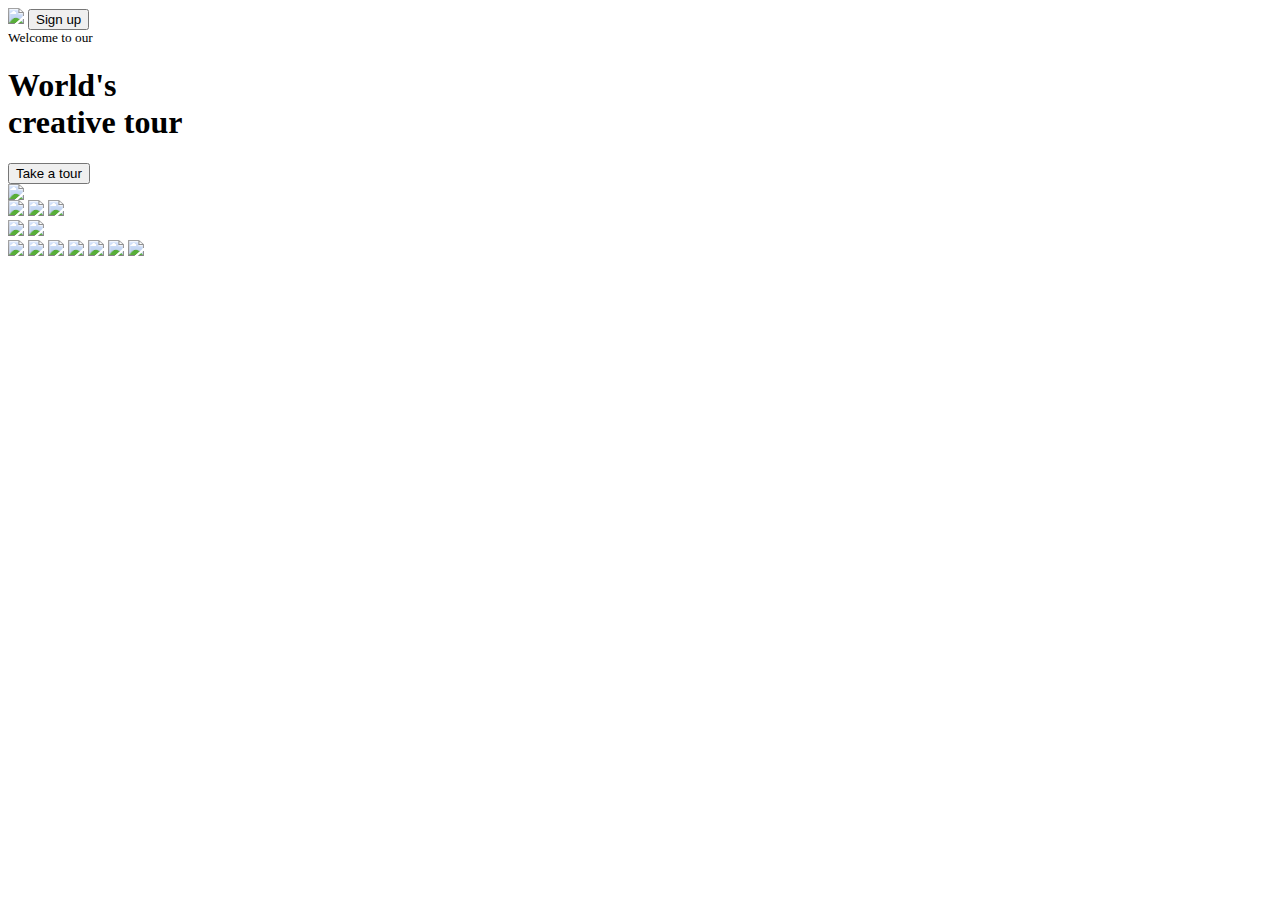
==== index.html @ 016c4c0e "Rename water.html to index.html" ====
<html>
<head>
    <title>
        Website Page Design
    </title>

    <link rel="stylesheet" href="style.css">

</head>
<body>
    <div class="hero">
        
        <div class="navbar">
            <img src="CoventicWebpageimages/logo.png" class="logo">
            <button class="button">Sign up</button>
        </div>
        <div class="content">
            <small>Welcome to our</small>
            <h1>World's <br> creative tour</h1>
            <button class="button">Take a tour</button>
        </div>

        <!-- sidebar container -->
        <div class="sidebar">
            <img src="CoventicWebpageimages/menu.png" class="menu">
            
            <div class="social-links">
                <img src="CoventicWebpageimages/fb.png">
                <img src="CoventicWebpageimages/ig.png">
                <img src="CoventicWebpageimages/tw.png">
            </div>

            <div class="useful-links">
                <img src="CoventicWebpageimages/share.png">
                <img src="CoventicWebpageimages/info.png">
            </div>

        </div>

        <div class="bubbles">
            <img src="CoventicWebpageimages/bubble.png">
            <img src="CoventicWebpageimages/bubble.png">
            <img src="CoventicWebpageimages/bubble.png">
            <img src="CoventicWebpageimages/bubble.png">
            <img src="CoventicWebpageimages/bubble.png">
            <img src="CoventicWebpageimages/bubble.png">
            <img src="CoventicWebpageimages/bubble.png">
        </div>
    </div>
</body>




</html>
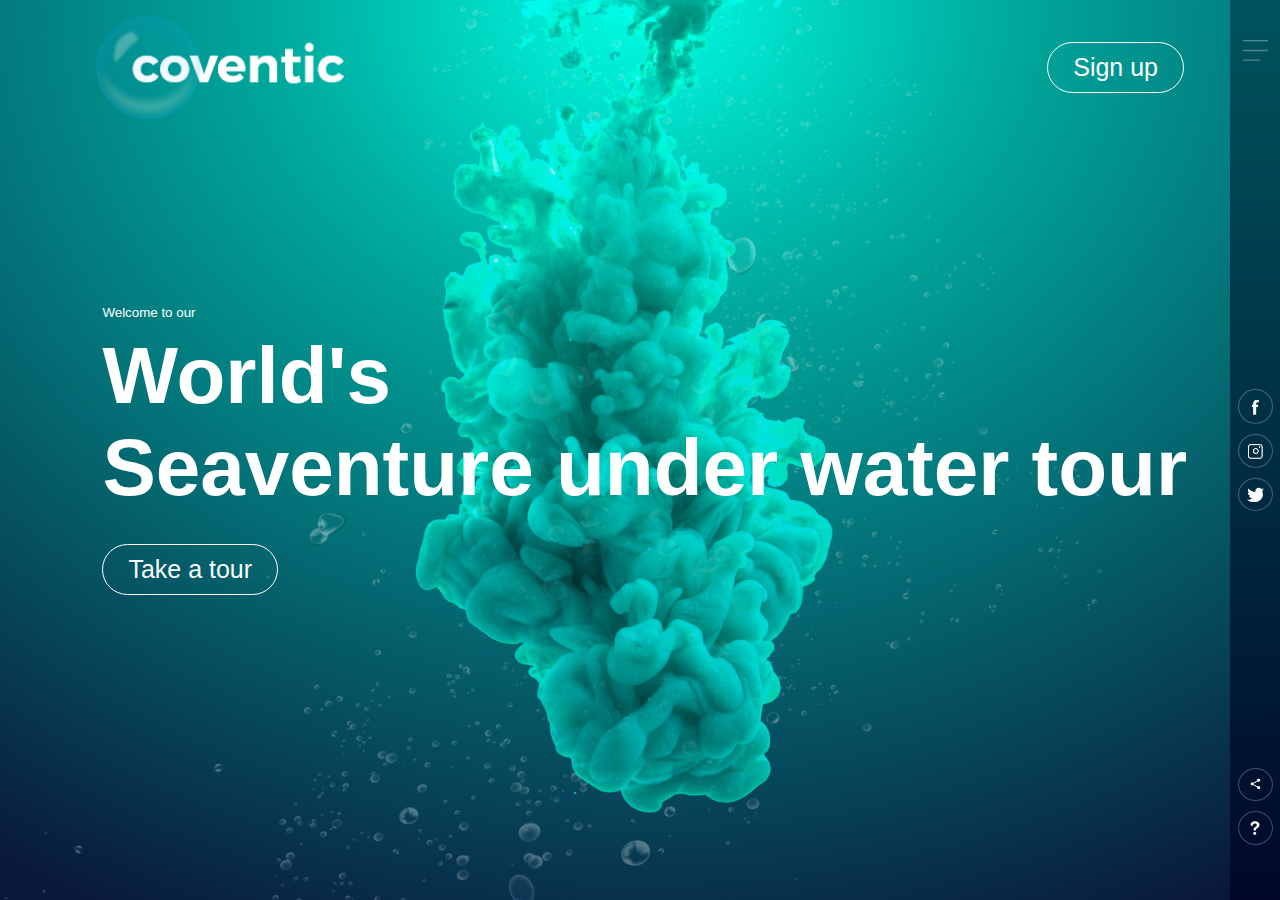
==== commit b7d955ba: "Update index.html" ====
--- a/index.html
+++ b/index.html
@@ -16,7 +16,7 @@
         </div>
         <div class="content">
             <small>Welcome to our</small>
-            <h1>World's <br> creative tour</h1>
+            <h1>World's <br> Seaventure under water tour</h1>
             <button class="button">Take a tour</button>
         </div>
 
--- a/style.css
+++ b/style.css
@@ -0,0 +1,167 @@
+*{
+    margin: 0;
+    padding: 0;
+    font-family: sans-serif;
+
+}
+
+.hero{
+    width: 100%;
+    height: 100vh;
+                            /* please addd file name */
+    background-image: url(CoventicWebpageimages/background.png);
+    background-size: cover;
+    background-position: center;
+    position: relative;
+    overflow: hidden;
+}
+
+.logo{
+
+    width: 250px;
+    cursor: pointer;
+}
+
+.navbar{
+    width: 85%;
+    height: 15%;
+    margin: auto;
+    display: flex;
+    align-items: center;
+    justify-content: space-between;
+}
+
+.button{
+    font-size: 25px;
+    color: #fbfcfd;
+    padding: 10px 25px;
+    background: transparent;
+    border: 1px solid #fff;
+    border-radius: 60px;
+    outline: none;
+    cursor: pointer;
+
+}
+
+.content{
+    color: white;
+    position: absolute;
+    top: 50%;
+    left: 8%;
+    transform: translateY(-50%);
+    z-index: 2;
+}
+
+h1{
+    font-size: 80px;
+    margin: 10px 0 30px;
+
+}
+
+.sidebar{
+    width: 50px;
+    height: 100vh;
+    background: linear-gradient(#00545d,#000729);
+    position: absolute;
+    right: 0;
+    top: 0;
+}
+
+.menu{
+    display: block;
+    width: 25px;
+    margin: 40px auto 0;
+    cursor: pointer;
+}
+
+.social-links img, .useful-links img{
+    width: 35px;
+    margin: 5px auto;
+    cursor: pointer;
+}
+
+.social-links{
+    width: 50px;
+    text-align: center;
+    position: absolute;
+    top: 50%;
+    transform: translateY(-50%);
+}
+
+
+.useful-links {
+    
+    width: 50px;
+    text-align: center;
+    position: absolute;
+    bottom: 50;
+}
+
+.bubbles img{
+    width: 50px;
+    animation: bubble 7s linear infinite;
+
+}
+
+.bubbles{
+    width: 100%;
+    display: flex;
+    align-items: center;
+    justify-content: space-around;
+    position: absolute;
+    bottom: -70;
+}
+
+@keyframes bubble{
+    0%{
+        transform: translateY(0);
+        
+        opacity: 0;
+    }
+
+    50%{
+        
+        opacity: 1;
+    }
+
+    70%{
+        
+        opacity: 1;
+    }
+
+    100%{
+        transform: translateY(-80vh);
+        opacity: 0;
+    }
+}
+
+.bubbles img:nth-child(1){
+    animation-delay: 2s;
+    width: 25px;
+}
+
+.bubbles img:nth-child(2){
+    animation-delay: 1s;
+}
+
+.bubbles img:nth-child(3){
+    animation-delay: 3s;
+}
+
+.bubbles img:nth-child(4){
+    animation-delay: 4.5s;
+    width: 20px;
+}
+
+.bubbles img:nth-child(5){
+    animation-delay: 4s;
+}
+
+.bubbles img:nth-child(6){
+    animation-delay: 6s;
+}
+
+.bubbles img:nth-child(7){
+    animation-delay: 7s;
+    width: 25px;
+}
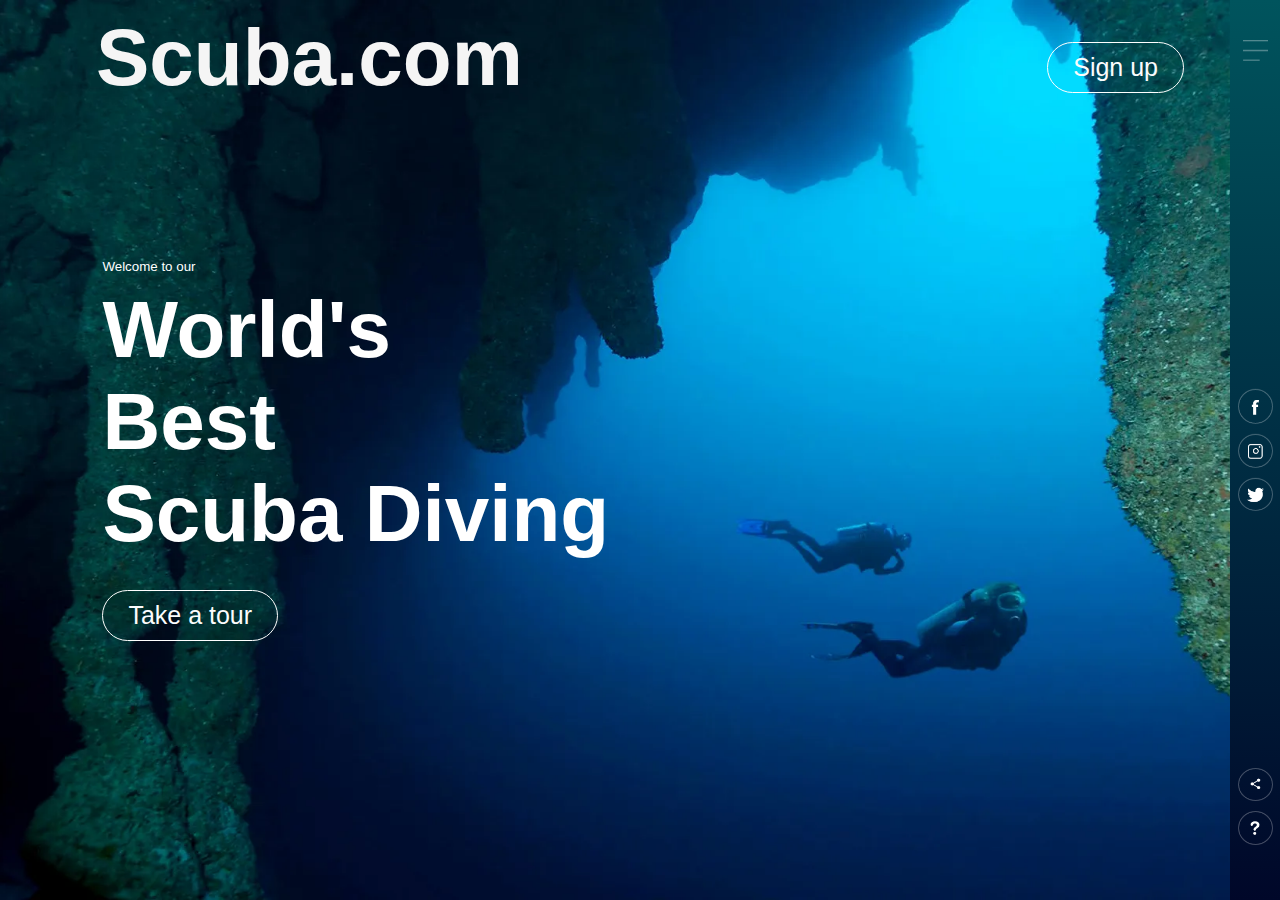
==== commit 756d5e6d: "Add files via upload" ====
--- a/index.html
+++ b/index.html
@@ -7,49 +7,47 @@
     <link rel="stylesheet" href="style.css">
 
 </head>
-<body>
+<body class="img">
     <div class="hero">
         
         <div class="navbar">
-            <img src="CoventicWebpageimages/logo.png" class="logo">
+            <h1 style="color: whitesmoke;">Scuba.com</h1>
             <button class="button">Sign up</button>
         </div>
         <div class="content">
             <small>Welcome to our</small>
-            <h1>World's <br> Seaventure under water tour</h1>
+            <h1>World's <br> Best<br> Scuba
+            Diving</h1>
             <button class="button">Take a tour</button>
         </div>
 
         <!-- sidebar container -->
         <div class="sidebar">
-            <img src="CoventicWebpageimages/menu.png" class="menu">
+            <img src="images/menu.png" class="menu">
             
             <div class="social-links">
-                <img src="CoventicWebpageimages/fb.png">
-                <img src="CoventicWebpageimages/ig.png">
-                <img src="CoventicWebpageimages/tw.png">
+                <img src="images/fb.png">
+                <img src="images/ig.png">
+                <img src="images/tw.png">
             </div>
 
             <div class="useful-links">
-                <img src="CoventicWebpageimages/share.png">
-                <img src="CoventicWebpageimages/info.png">
+                <img src="images/share.png">
+                <img src="images/info.png">
             </div>
 
         </div>
 
         <div class="bubbles">
-            <img src="CoventicWebpageimages/bubble.png">
-            <img src="CoventicWebpageimages/bubble.png">
-            <img src="CoventicWebpageimages/bubble.png">
-            <img src="CoventicWebpageimages/bubble.png">
-            <img src="CoventicWebpageimages/bubble.png">
-            <img src="CoventicWebpageimages/bubble.png">
-            <img src="CoventicWebpageimages/bubble.png">
+            <img src="images/bubble.png">
+            <img src="images/bubble.png">
+            <img src="images/bubble.png">
+            <img src="images/bubble.png">
+            <img src="images/bubble.png">
+            <img src="images/bubble.png">
+            <img src="images/bubble.png">
         </div>
     </div>
 </body>
 
-
-
-
-</html>
+</html>--- a/style.css
+++ b/style.css
@@ -1,20 +1,26 @@
 *{
+
     margin: 0;
     padding: 0;
     font-family: sans-serif;
 
 }
 
+
+
 .hero{
     width: 100%;
     height: 100vh;
-                            /* please addd file name */
-    background-image: url(CoventicWebpageimages/background.png);
+    /* background-image: url(CoventicWebpageimages/background.jpg); */
+    background-image:url('images/big-images/great-blue-hole-belize-underwater.webp'); 
     background-size: cover;
     background-position: center;
     position: relative;
     overflow: hidden;
 }
+
+
+
 
 .logo{
 
@@ -32,6 +38,7 @@
 }
 
 .button{
+
     font-size: 25px;
     color: #fbfcfd;
     padding: 10px 25px;
@@ -40,19 +47,26 @@
     border-radius: 60px;
     outline: none;
     cursor: pointer;
+}
 
+.button:hover{
+    background-color: #003b4e;
+    transition: 0.3s;
 }
 
 .content{
+
     color: white;
     position: absolute;
     top: 50%;
     left: 8%;
     transform: translateY(-50%);
     z-index: 2;
+
 }
 
 h1{
+
     font-size: 80px;
     margin: 10px 0 30px;
 
